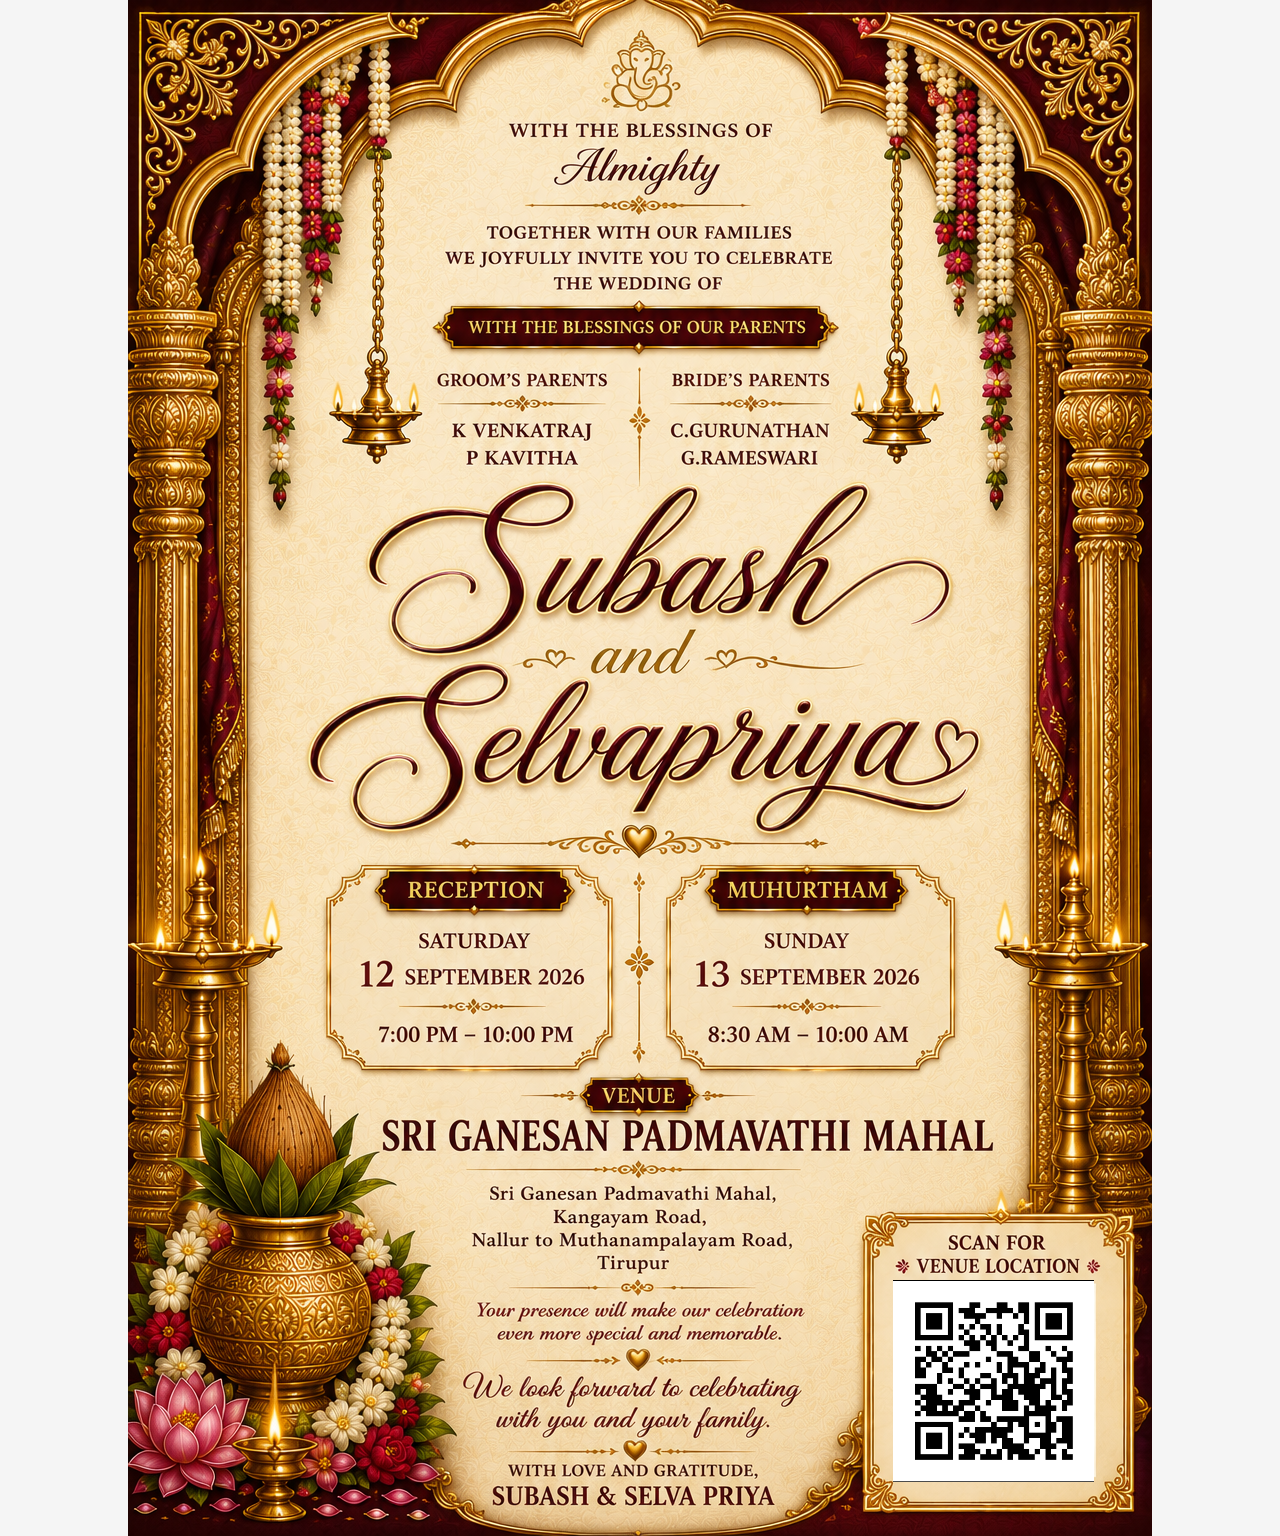
==== invitation.html @ dc7a8bc4 "Create invitation.html" ====
<!DOCTYPE html>
<html>
<head>
<meta charset="UTF-8">
<meta name="viewport" content="width=device-width, initial-scale=1.0">
<title>Invitation</title>
<style>
body{
margin:0;
background:#f5f5f5;
display:flex;
justify-content:center;
align-items:center;
min-height:100vh;
}
img{
max-width:100%;
height:auto;
}
</style>
</head>
<body>

<img src="IMG_20260729_191039.png" alt="Wedding Invitation">

</body>
</html>
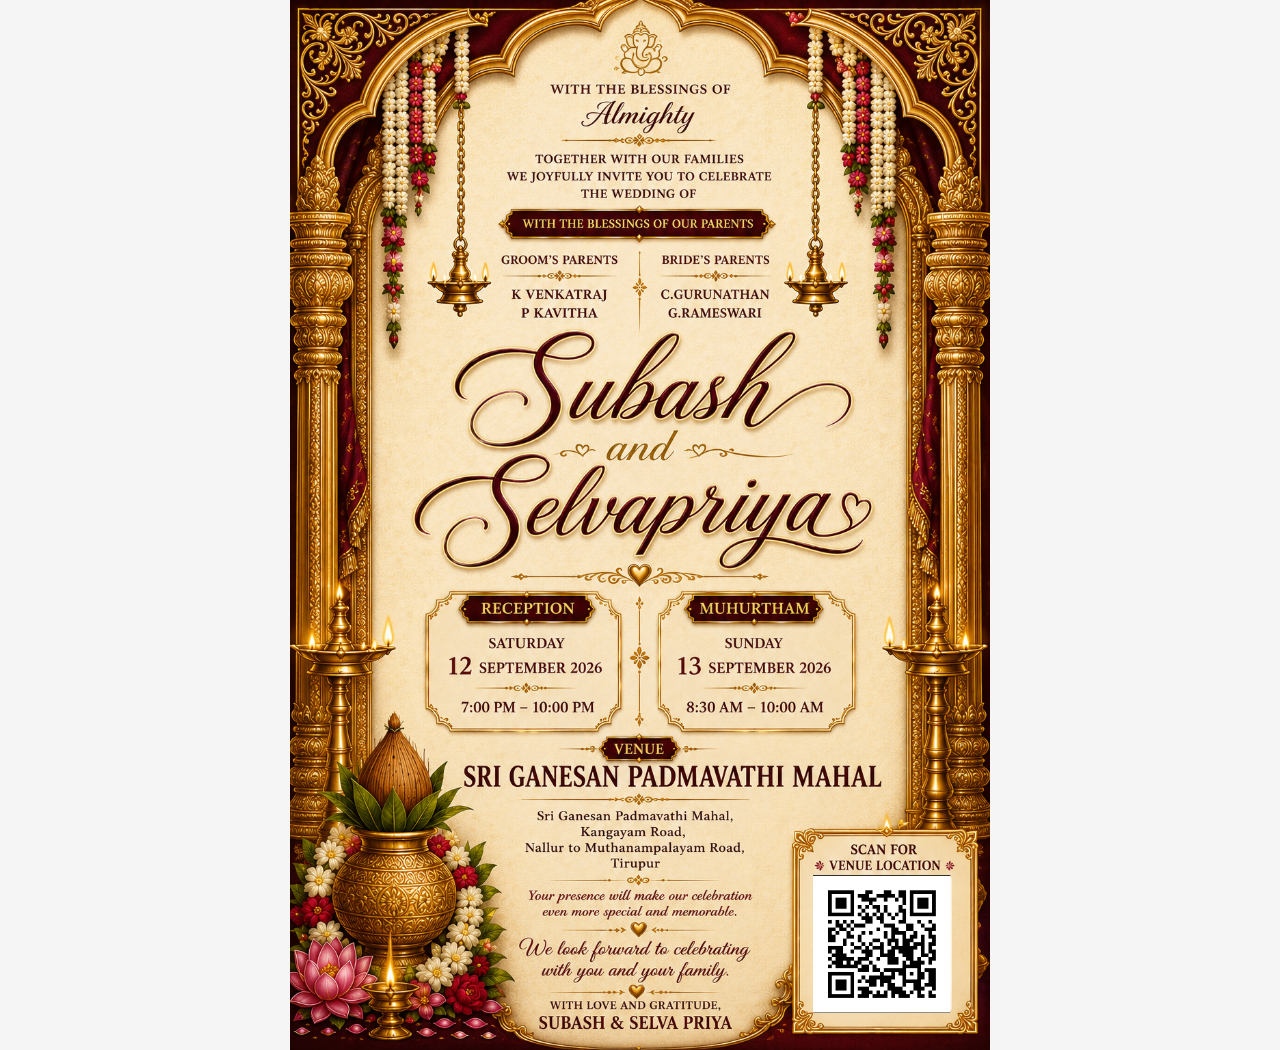
==== commit 8984c3a0: "Update invitation.html" ====
--- a/invitation.html
+++ b/invitation.html
@@ -1,23 +1,21 @@
 <!DOCTYPE html>
 <html>
 <head>
-<meta charset="UTF-8">
-<meta name="viewport" content="width=device-width, initial-scale=1.0">
-<title>Invitation</title>
-<style>
-body{
-margin:0;
-background:#f5f5f5;
-display:flex;
-justify-content:center;
-align-items:center;
-min-height:100vh;
-}
-img{
-max-width:100%;
-height:auto;
-}
-</style>
+    <title>Wedding Invitation</title>
+    <style>
+        body{
+            margin:0;
+            background:#f5f5f5;
+            display:flex;
+            justify-content:center;
+            align-items:center;
+            min-height:100vh;
+        }
+        img{
+            width:100%;
+            max-width:700px;
+        }
+    </style>
 </head>
 <body>
 
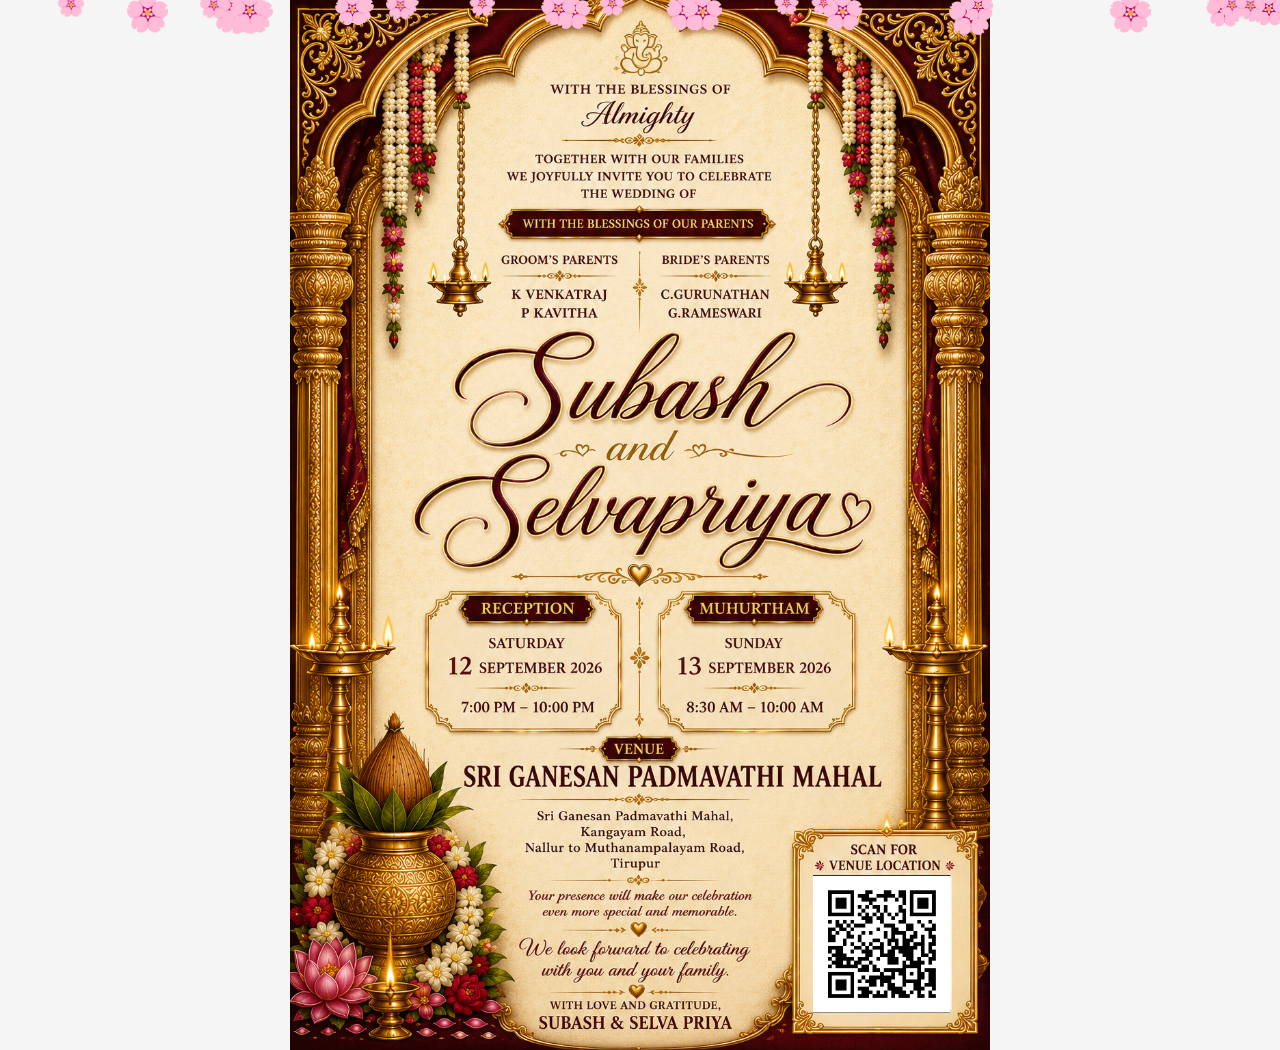
==== commit b9476b67: "Update invitation.html" ====
--- a/invitation.html
+++ b/invitation.html
@@ -23,3 +23,27 @@
 
 </body>
 </html>
+<script>
+for (let i = 0; i < 30; i++) {
+  let petal = document.createElement("div");
+  petal.innerHTML = "🌸";
+  petal.style.position = "fixed";
+  petal.style.left = Math.random() * 100 + "vw";
+  petal.style.top = "-10px";
+  petal.style.fontSize = (20 + Math.random() * 20) + "px";
+  petal.style.animation = `fall ${5 + Math.random() * 5}s linear infinite`;
+  petal.style.animationDelay = Math.random() * 5 + "s";
+  document.body.appendChild(petal);
+}
+</script>
+
+<style>
+@keyframes fall {
+  0% {
+    transform: translateY(-10vh) rotate(0deg);
+  }
+  100% {
+    transform: translateY(110vh) rotate(360deg);
+  }
+}
+</style>
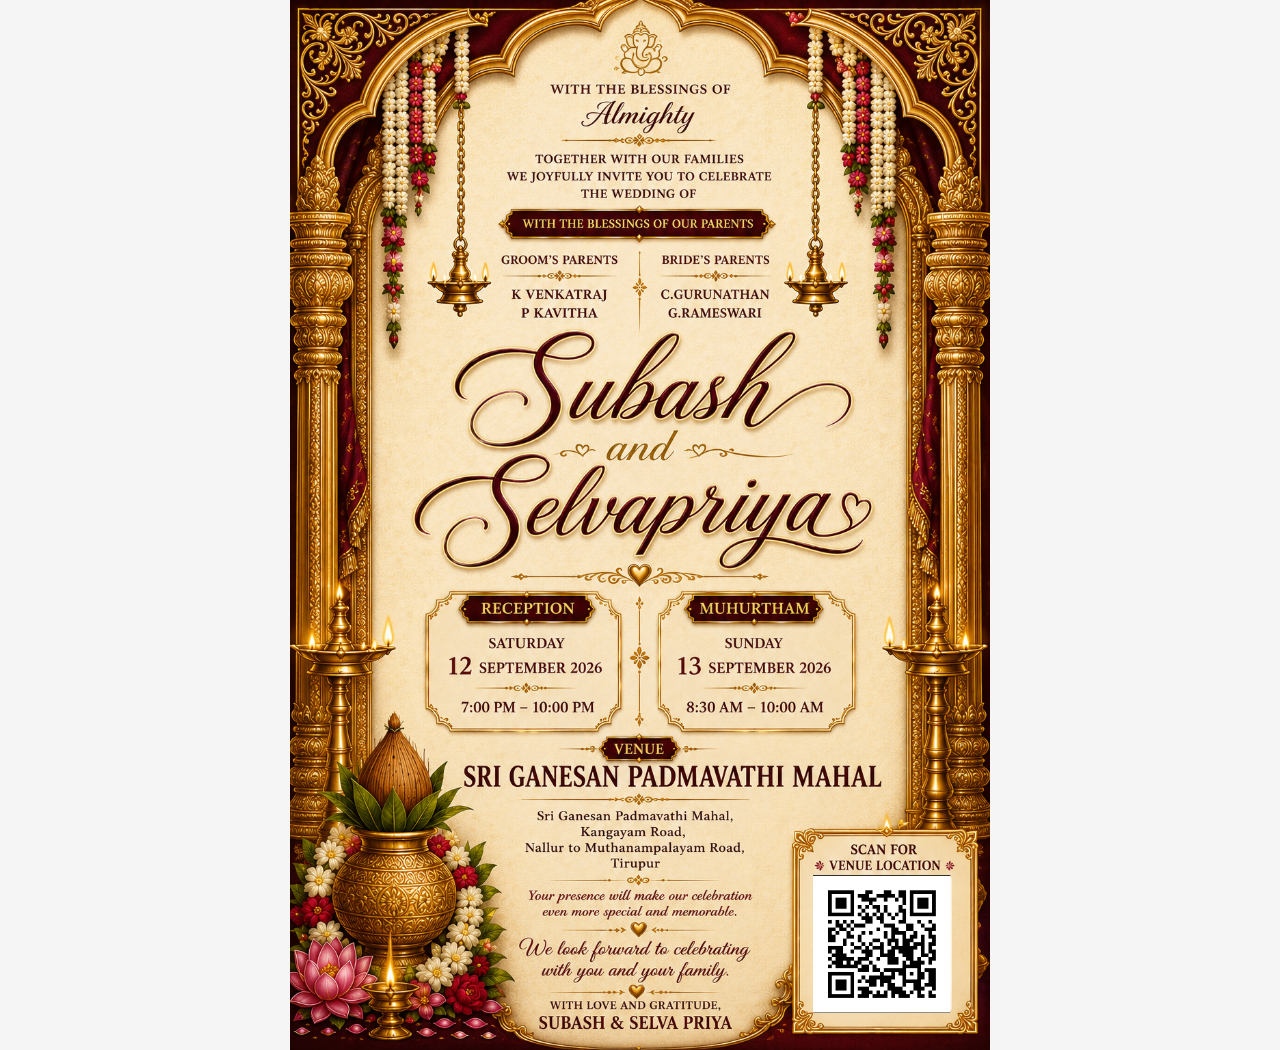
==== commit 82ddccac: "Update invitation.html" ====
--- a/invitation.html
+++ b/invitation.html
@@ -20,30 +20,3 @@
 <body>
 
 <img src="IMG_20260729_191039.png" alt="Wedding Invitation">
-
-</body>
-</html>
-<script>
-for (let i = 0; i < 30; i++) {
-  let petal = document.createElement("div");
-  petal.innerHTML = "🌸";
-  petal.style.position = "fixed";
-  petal.style.left = Math.random() * 100 + "vw";
-  petal.style.top = "-10px";
-  petal.style.fontSize = (20 + Math.random() * 20) + "px";
-  petal.style.animation = `fall ${5 + Math.random() * 5}s linear infinite`;
-  petal.style.animationDelay = Math.random() * 5 + "s";
-  document.body.appendChild(petal);
-}
-</script>
-
-<style>
-@keyframes fall {
-  0% {
-    transform: translateY(-10vh) rotate(0deg);
-  }
-  100% {
-    transform: translateY(110vh) rotate(360deg);
-  }
-}
-</style>
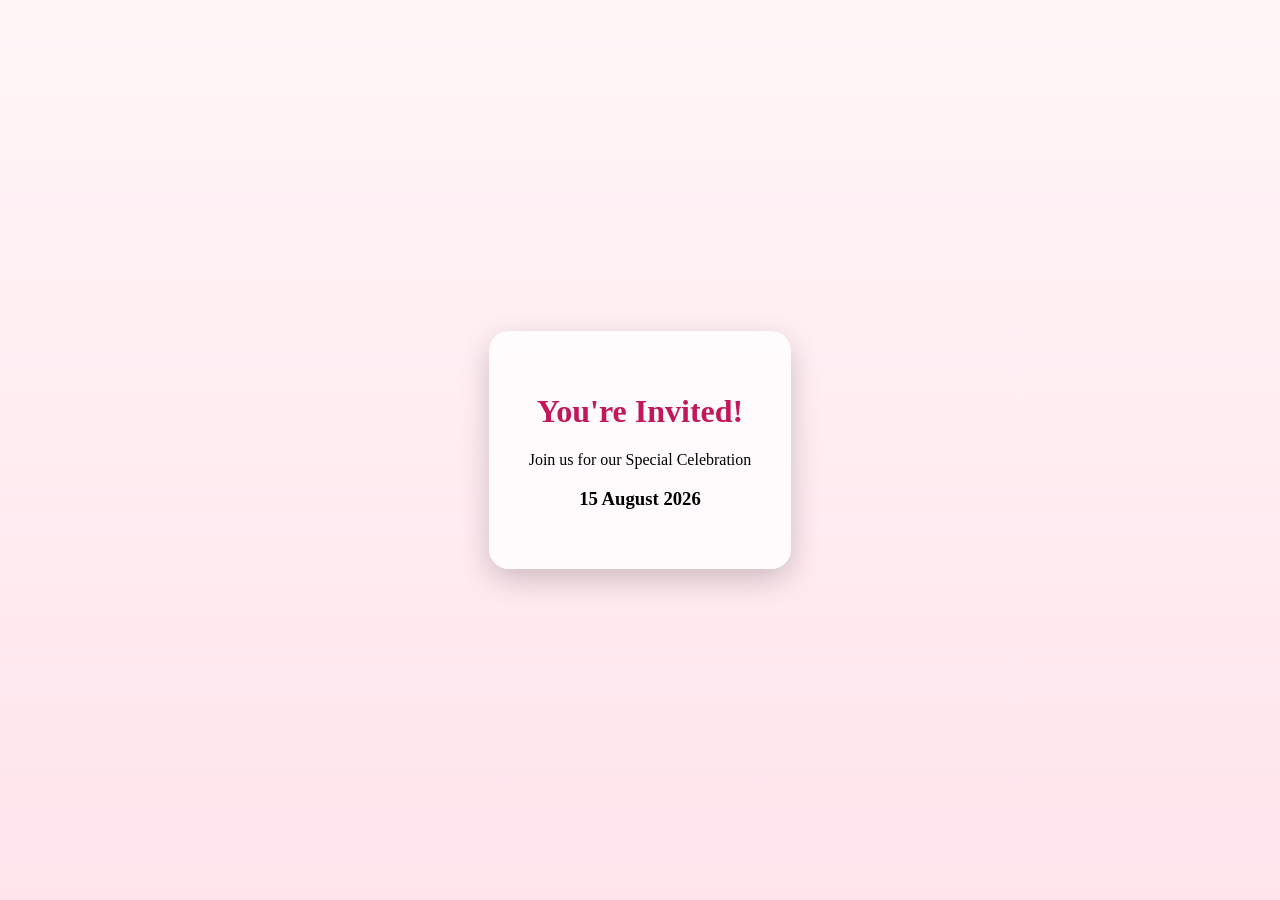
==== commit 8148f6ba: "Update invitation.html" ====
--- a/invitation.html
+++ b/invitation.html
@@ -1,22 +1,90 @@
 <!DOCTYPE html>
-<html>
+<html lang="en">
 <head>
-    <title>Wedding Invitation</title>
-    <style>
-        body{
-            margin:0;
-            background:#f5f5f5;
-            display:flex;
-            justify-content:center;
-            align-items:center;
-            min-height:100vh;
-        }
-        img{
-            width:100%;
-            max-width:700px;
-        }
-    </style>
+<meta charset="UTF-8">
+<meta name="viewport" content="width=device-width, initial-scale=1.0">
+<title>Flower Petals Invitation</title>
+
+<style>
+body{
+    margin:0;
+    overflow:hidden;
+    height:100vh;
+    display:flex;
+    justify-content:center;
+    align-items:center;
+    background:linear-gradient(to bottom,#fff5f7,#ffe4ec);
+    font-family:Georgia, serif;
+}
+
+.invitation{
+    text-align:center;
+    z-index:10;
+    background:rgba(255,255,255,0.8);
+    padding:40px;
+    border-radius:20px;
+    box-shadow:0 10px 30px rgba(0,0,0,.2);
+}
+
+h1{
+    color:#c2185b;
+}
+
+.petal{
+    position:fixed;
+    top:-30px;
+    width:20px;
+    height:20px;
+    background:#ff8fb1;
+    border-radius:70% 0 70% 0;
+    opacity:.8;
+    pointer-events:none;
+    animation-name:fall;
+    animation-timing-function:linear;
+}
+
+@keyframes fall{
+    0%{
+        transform:translateY(-30px) rotate(0deg);
+    }
+    100%{
+        transform:translateY(110vh) translateX(100px) rotate(360deg);
+    }
+}
+</style>
 </head>
+
 <body>
 
-<img src="IMG_20260729_191039.png" alt="Wedding Invitation">
+<div class="invitation">
+    <h1>You're Invited!</h1>
+    <p>Join us for our Special Celebration</p>
+    <h3>15 August 2026</h3>
+</div>
+
+<script>
+function createPetal() {
+    const petal = document.createElement("div");
+    petal.classList.add("petal");
+
+    petal.style.left = Math.random() * window.innerWidth + "px";
+
+    const size = Math.random() * 15 + 10;
+    petal.style.width = size + "px";
+    petal.style.height = size + "px";
+
+    petal.style.animationDuration = (Math.random() * 5 + 5) + "s";
+    petal.style.opacity = Math.random();
+
+    document.body.appendChild(petal);
+
+    setTimeout(() => {
+        petal.remove();
+    }, 10000);
+}
+
+setInterval(createPetal, 250);
+</script>
+
+</body>
+</html>
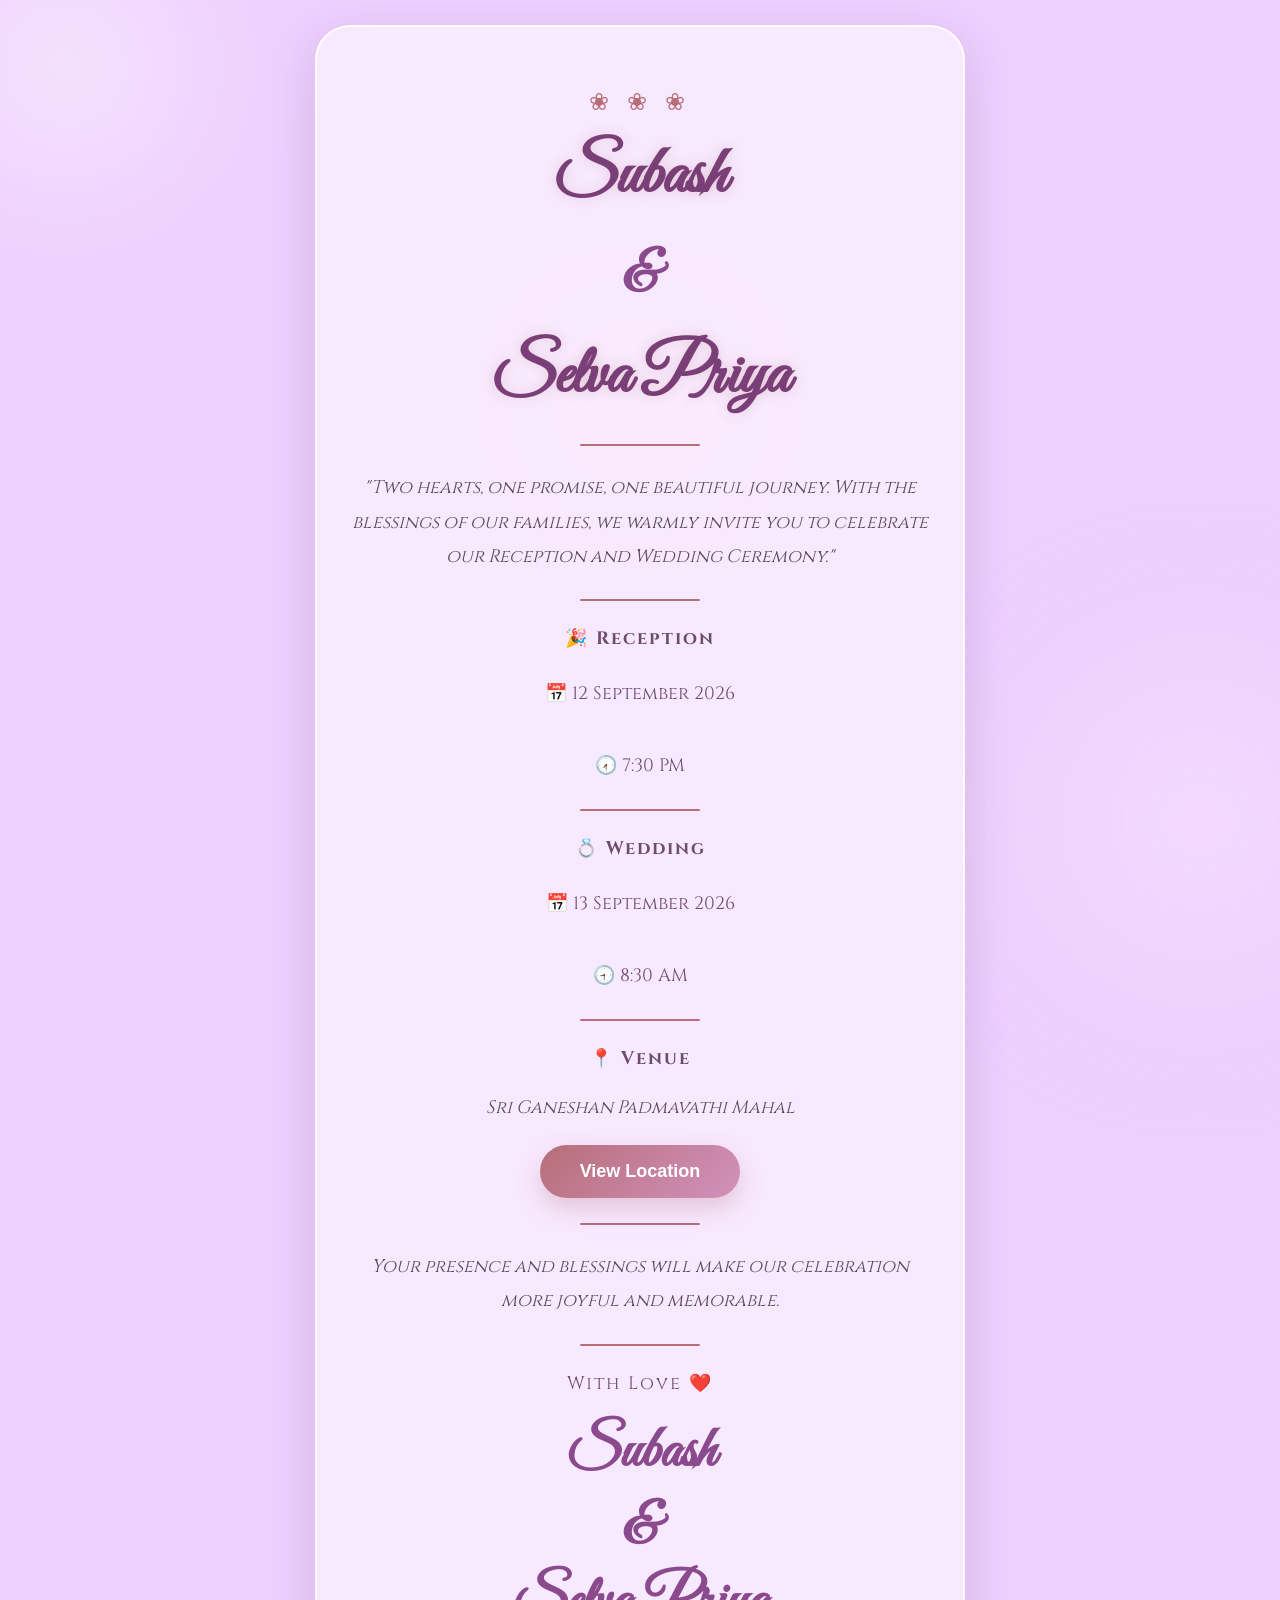
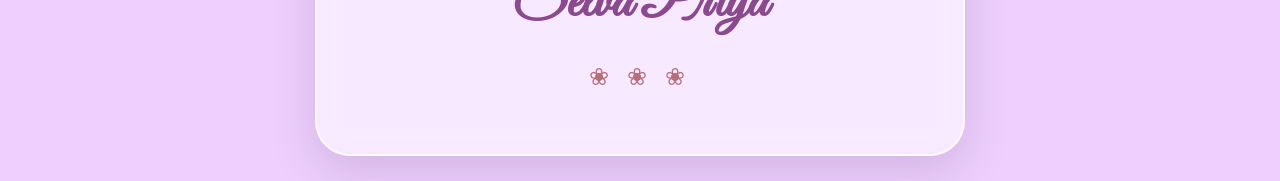
==== commit ff6fc325: "Update invitation.html" ====
--- a/invitation.html
+++ b/invitation.html
@@ -1,90 +1,138 @@
 <!DOCTYPE html>
 <html lang="en">
+
 <head>
+
 <meta charset="UTF-8">
 <meta name="viewport" content="width=device-width, initial-scale=1.0">
-<title>Flower Petals Invitation</title>
 
-<style>
-body{
-    margin:0;
-    overflow:hidden;
-    height:100vh;
-    display:flex;
-    justify-content:center;
-    align-items:center;
-    background:linear-gradient(to bottom,#fff5f7,#ffe4ec);
-    font-family:Georgia, serif;
-}
+<title>Subash ❤️ Selva Priya Wedding Invitation</title>
 
-.invitation{
-    text-align:center;
-    z-index:10;
-    background:rgba(255,255,255,0.8);
-    padding:40px;
-    border-radius:20px;
-    box-shadow:0 10px 30px rgba(0,0,0,.2);
-}
+<link rel="stylesheet" href="style.css">
 
-h1{
-    color:#c2185b;
-}
+<link href="https://fonts.googleapis.com/css2?family=Great+Vibes&family=Cinzel:wght@400;500;600;700&display=swap" rel="stylesheet">
 
-.petal{
-    position:fixed;
-    top:-30px;
-    width:20px;
-    height:20px;
-    background:#ff8fb1;
-    border-radius:70% 0 70% 0;
-    opacity:.8;
-    pointer-events:none;
-    animation-name:fall;
-    animation-timing-function:linear;
-}
-
-@keyframes fall{
-    0%{
-        transform:translateY(-30px) rotate(0deg);
-    }
-    100%{
-        transform:translateY(110vh) translateX(100px) rotate(360deg);
-    }
-}
-</style>
 </head>
 
 <body>
 
-<div class="invitation">
-    <h1>You're Invited!</h1>
-    <p>Join us for our Special Celebration</p>
-    <h3>15 August 2026</h3>
+<div id="petals"></div>
+
+<div class="bg-glow glow1"></div>
+<div class="bg-glow glow2"></div>
+<div class="bg-glow glow3"></div>
+
+<section class="hero">
+
+<div class="glass-card">
+
+<div class="top-flower">❀ ❀ ❀</div>
+
+<h1 class="main-title">
+Subash
+</h1>
+
+<h2 class="couple-name">
+&
+</h2>
+
+<h1 class="main-title">
+Selva Priya
+</h1>
+
+<div class="divider"></div>
+
+<p class="quote">
+"Two hearts, one promise, one beautiful journey.
+With the blessings of our families,
+we warmly invite you to celebrate
+our Reception and Wedding Ceremony."
+</p>
+
+<div class="divider"></div>
+
+<h2 class="welcome-text">
+🎉 Reception
+</h2>
+
+<p class="date-preview">
+
+📅 12 September 2026
+
+<br><br>
+
+🕢 7:30 PM
+
+</p>
+
+<div class="divider"></div>
+
+<h2 class="welcome-text">
+💍 Wedding
+</h2>
+
+<p class="date-preview">
+
+📅 13 September 2026
+
+<br><br>
+
+🕣 8:30 AM
+
+</p>
+
+<div class="divider"></div>
+
+<h2 class="welcome-text">
+📍 Venue
+</h2>
+
+<p class="quote">
+
+Sri Ganeshan Padmavathi Mahal
+
+</p>
+
+<a href="https://maps.app.goo.gl/QaE5LaAjvBfJkAhX9" target="_blank">
+
+<button class="open-btn">
+
+View Location
+
+</button>
+
+</a>
+<div class="divider"></div>
+
+<p class="quote">
+Your presence and blessings
+will make our celebration
+more joyful and memorable.
+</p>
+
+<div class="divider"></div>
+
+<p class="welcome-text">
+With Love ❤️
+</p>
+
+<h2 class="couple-name">
+Subash
+<br>
+&
+<br>
+Selva Priya
+</h2>
+
+<div class="top-flower">
+❀ ❀ ❀
 </div>
 
-<script>
-function createPetal() {
-    const petal = document.createElement("div");
-    petal.classList.add("petal");
+</div>
 
-    petal.style.left = Math.random() * window.innerWidth + "px";
+</section>
 
-    const size = Math.random() * 15 + 10;
-    petal.style.width = size + "px";
-    petal.style.height = size + "px";
-
-    petal.style.animationDuration = (Math.random() * 5 + 5) + "s";
-    petal.style.opacity = Math.random();
-
-    document.body.appendChild(petal);
-
-    setTimeout(() => {
-        petal.remove();
-    }, 10000);
-}
-
-setInterval(createPetal, 250);
-</script>
+<script src="script.js"></script>
 
 </body>
 </html>
--- a/style.css
+++ b/style.css
@@ -0,0 +1,259 @@
+@import url('https://fonts.googleapis.com/css2?family=Great+Vibes&family=Cinzel:wght@400;500;600;700&display=swap');
+
+*{
+margin:0;
+padding:0;
+box-sizing:border-box;
+}
+
+html{
+scroll-behavior:smooth;
+}
+
+body{
+font-family:'Cinzel',serif;
+background:#EECFFE;
+overflow-x:hidden;
+color:#3d2d3d;
+min-height:100vh;
+position:relative;
+}
+
+/* Background Glow */
+
+.bg-glow{
+position:fixed;
+border-radius:50%;
+filter:blur(80px);
+opacity:.45;
+z-index:-1;
+}
+
+.glow1{
+width:250px;
+height:250px;
+background:#ffffff;
+top:-60px;
+left:-60px;
+}
+
+.glow2{
+width:320px;
+height:320px;
+background:#f9e4ff;
+bottom:-80px;
+right:-80px;
+}
+
+.glow3{
+width:200px;
+height:200px;
+background:#ffd9f4;
+top:45%;
+left:50%;
+transform:translate(-50%,-50%);
+}
+
+/* Falling Petals */
+
+#petals{
+position:fixed;
+top:0;
+left:0;
+width:100%;
+height:100%;
+pointer-events:none;
+overflow:hidden;
+z-index:0;
+}
+
+.petal{
+position:absolute;
+top:-60px;
+font-size:26px;
+animation:fall linear infinite;
+opacity:.85;
+}
+
+@keyframes fall{
+
+0%{
+transform:translateY(-80px) rotate(0deg);
+opacity:0;
+}
+
+10%{
+opacity:1;
+}
+
+100%{
+transform:translateY(120vh) rotate(360deg);
+opacity:.9;
+}
+
+}
+
+/* Hero */
+
+.hero{
+min-height:100vh;
+display:flex;
+justify-content:center;
+align-items:center;
+padding:25px;
+}
+
+/* Invitation Card */
+
+.glass-card{
+width:100%;
+max-width:650px;
+background:rgba(255,255,255,.55);
+backdrop-filter:blur(14px);
+border:2px solid rgba(255,255,255,.8);
+border-radius:35px;
+padding:45px 30px;
+text-align:center;
+box-shadow:0 15px 45px rgba(100,70,120,.2);
+animation:fadeUp 1.4s ease;
+}
+/* Top & Bottom Flowers */
+
+.top-flower,
+.bottom-flower{
+font-size:24px;
+color:#b76e79;
+letter-spacing:6px;
+margin:15px 0;
+}
+
+/* Welcome Text */
+
+.welcome-text{
+font-size:18px;
+color:#6d4c6d;
+letter-spacing:2px;
+margin-bottom:15px;
+}
+
+/* Title */
+
+.main-title{
+font-family:'Great Vibes',cursive;
+font-size:68px;
+color:#7b3f78;
+margin-bottom:15px;
+text-shadow:0 0 12px rgba(183,110,121,.25);
+}
+
+/* Quote */
+
+.quote{
+font-size:18px;
+line-height:1.9;
+color:#5d4b5d;
+font-style:italic;
+margin:20px 0;
+}
+
+/* Divider */
+
+.divider{
+width:120px;
+height:2px;
+background:#b76e79;
+margin:25px auto;
+border-radius:20px;
+}
+
+/* Couple Name */
+
+.couple-name{
+font-family:'Great Vibes',cursive;
+font-size:58px;
+color:#8b4a8d;
+line-height:1.3;
+margin:20px 0;
+animation:nameGlow 3s infinite alternate;
+}
+
+.couple-name span{
+display:block;
+font-size:34px;
+margin:10px 0;
+color:#b76e79;
+}
+
+/* Date */
+
+.date-preview{
+font-size:18px;
+line-height:2;
+color:#6d4c6d;
+margin:25px 0;
+}
+
+/* Button */
+
+.open-btn{
+padding:16px 40px;
+border:none;
+border-radius:40px;
+background:linear-gradient(135deg,#b76e79,#d291bc);
+color:white;
+font-size:18px;
+font-weight:600;
+cursor:pointer;
+transition:.4s;
+box-shadow:0 10px 25px rgba(183,110,121,.3);
+}
+
+.open-btn:hover{
+transform:translateY(-4px) scale(1.05);
+box-shadow:0 18px 35px rgba(183,110,121,.45);
+}
+
+/* Footer */
+
+.footer-note{
+text-align:center;
+padding:30px;
+font-size:16px;
+color:#6d4c6d;
+line-height:1.8;
+}
+
+/* Animations */
+
+@keyframes fadeUp{
+
+from{
+opacity:0;
+transform:translateY(40px);
+}
+
+to{
+opacity:1;
+transform:translateY(0);
+}
+
+}
+
+@keyframes nameGlow{
+
+from{
+text-shadow:0 0 8px rgba(183,110,121,.2);
+}
+
+to{
+text-shadow:0 0 20px rgba(183,110,121,.6);
+}
+
+}
+
+/* Mobile */
+
+@media(max-width:768px){
+
+.glass-card{
+padding:35
